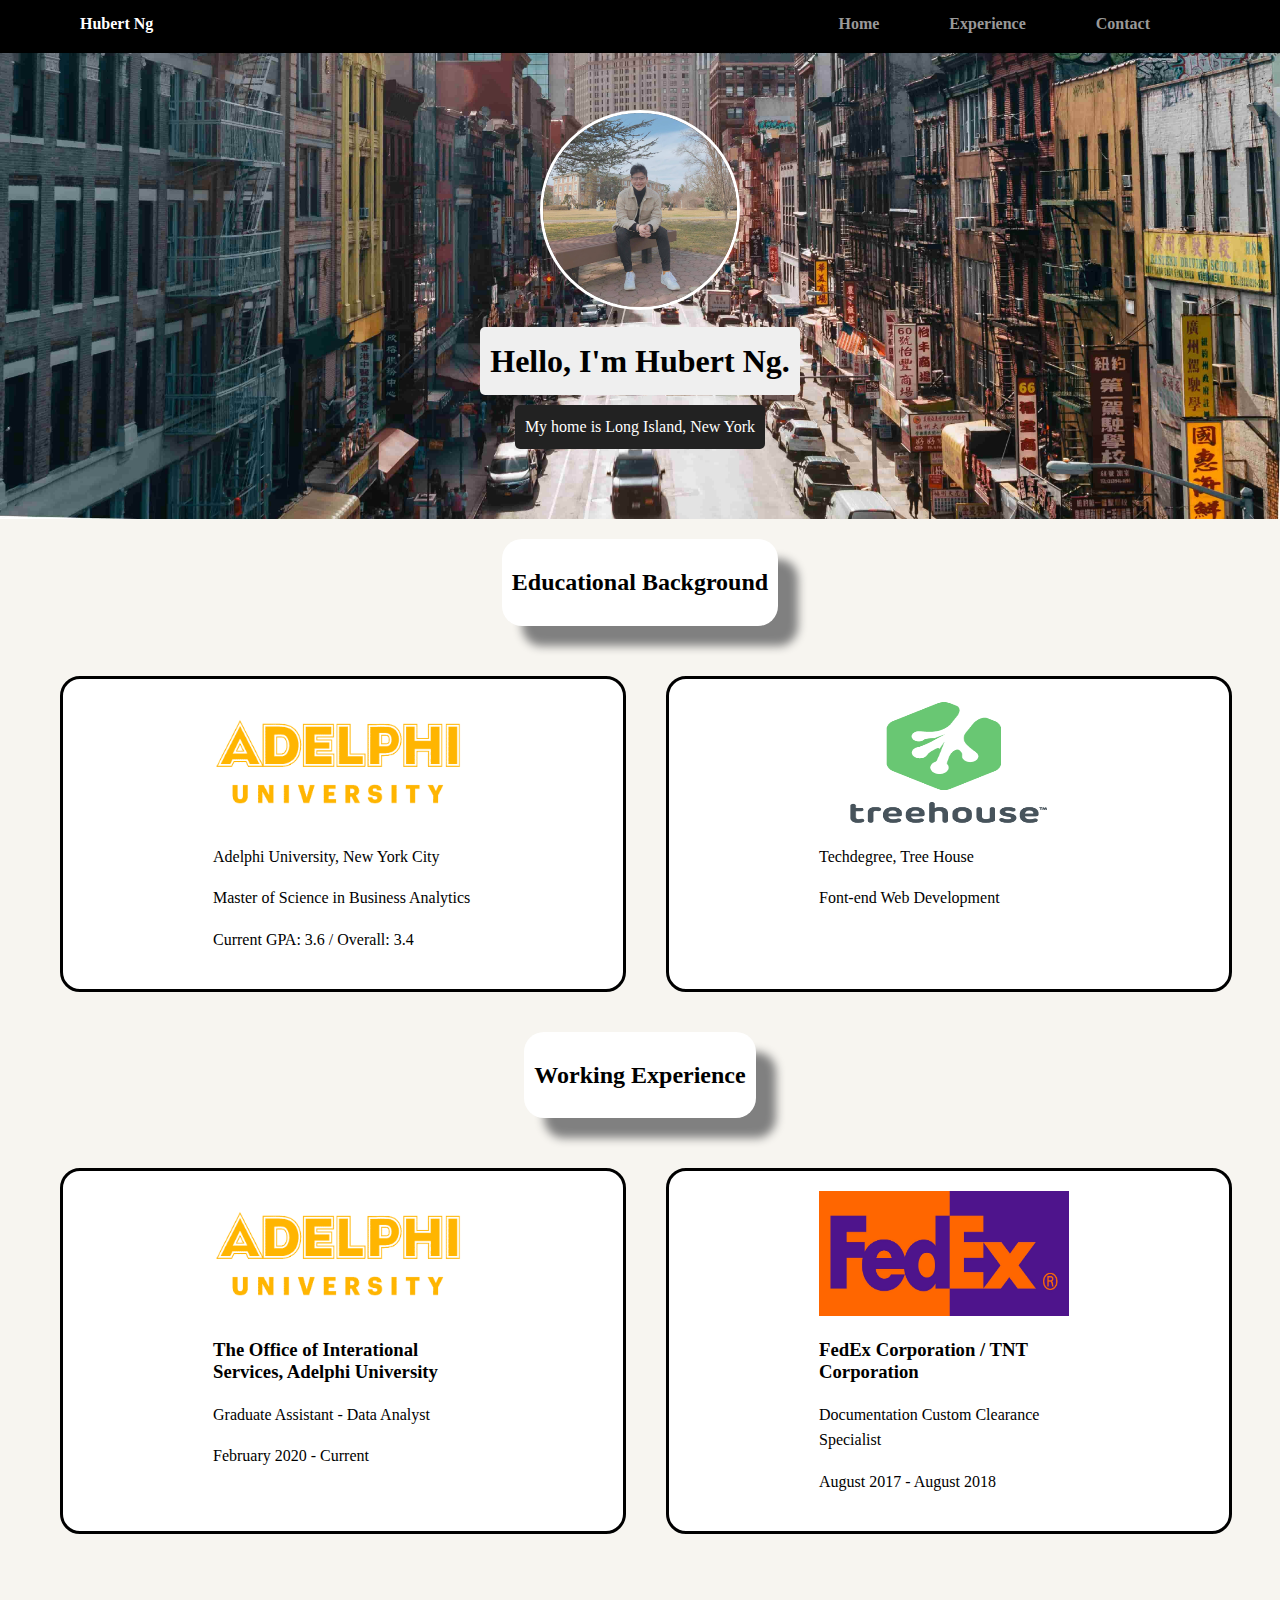
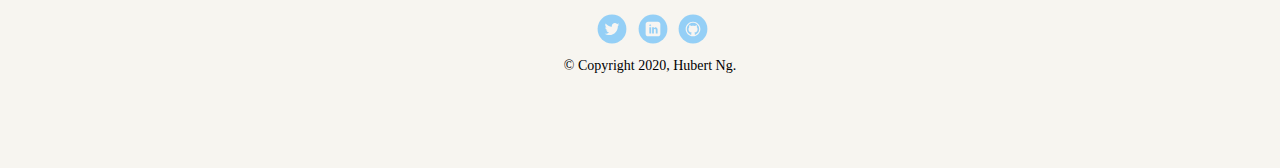
==== resume.html @ 5aa55cbd "Adding files" ====
<!DOCTYPE html>
<html lang="en">
<head>
    <meta charset="utf-8">
    <title>Huu Lam Nguyen Resume</title>
    <meta name="viewport" content="width=device-width, initial-scale=1.0">
    <link rel="stylesheet" href="style.css">
    <link href="https://fonts.googleapis.com/css?family=Muli%7CRoboto:400,300,500,700,900" rel="stylesheet">
</head>   
<body>
    <div class="nav-bar">
        <ul class="nav">
            <li class="name">Hubert Ng</li>
            <li><a href="index.html">Home</a></li>
            <li><a href="#">Experience</a></li>
            <li><a href="contact.html">Contact</a></li>
        </ul>
    </div>

    <header>
        <img src="image/profile.jpg" alt="Hubert Ng profile image" class="profile-image">
        <h1 class="my-name">Hello, I'm Hubert Ng.</h1>
        <p class="my-location">My home is Long Island, New York</p>
    </header>

    <article class="Educational-Background">
        <h2>Educational Background</h2>
    </article>
        
    <main class="flex">        
        <section class="education">            
            <img src="image/Adelphi-University-logo.png" alt="Adelphi Logo">
            <p>Adelphi University, New York City</p>
            <p>Master of Science in Business Analytics</p>
            <p>Current GPA: 3.6 / Overall: 3.4</p>
        </section>        
        
        <section class="education">            
            <img src="image/treehouse.png" alt="Treehouse Logo">
            <p>Techdegree, Tree House</p>
            <p>Font-end Web Development</p>            
        </section>
    </main>

    <article class="Educational-Background">
        <h2>Working Experience</h2>
    </article>

    <main class="flex">        
        <section class="education">            
            <img src="image/Adelphi-University-logo.png" alt="Adelphi Logo">
            <h3>The Office of Interational Services, Adelphi University</h3>
            <p>Graduate Assistant - Data Analyst</p>
            <p>February 2020 - Current</p>
        </section>        
        
        <section class="education">            
            <img src="image/fedexlogo.jpg" alt="FedEX Logo">
            <h3>FedEx Corporation / TNT Corporation</h3>
            <p>Documentation Custom Clearance Specialist</p>
            <p>August 2017 - August 2018</p>                    
        </section>
    </main> 

    <footer>
        <ul>
            <li><a href="https://twitter.com/NguyenHubert" target="_blank" class="social twitter">Twitter</a></li>
            <li><a href="https://www.linkedin.com/in/huu-lam-nguyen-ms-685b51182/" target="_blank" class="social linkedin">Linkedin</a></li>
            <li><a href="https://github.com/Huulamnguyen" target="_blank" class="social github">Github</a></li>
        </ul>
        <p class="copyright">&copy; Copyright 2020, Hubert Ng.</p>
    </footer>


</body>
</html>
---- style.css ----
* {
    box-sizing: border-box;
}

body {
    margin: 0;
    padding: 0;
    text-align: center;
    font-family: Georgia, 'Times New Roman', Times, serif;
    color: black;
    background: #f7f5f0;
}

/* Nav Bar*/
.nav-bar {
    width: 100%;
    background: black;
    min-height: 30px;
    padding: 10px;
    position: fixed;
    text-align: center;
}
.nav {
    display: flex;
    justify-content: space-around;
    font-weight: 700;
    list-style-type: none;
    margin: 0 auto;
    padding: 0;
}

.nav .name {
    display: block;
    margin-right: auto;
    color: white;
}

.nav li {
    padding: 5px 60px 10px 10px;    
}

.nav a {
    transition: all .10s;
    text-decoration: none;
    color: #999;
}

.nav a:hover {
    color: white;
}

/*Header*/
header {
    text-align: center;
    background: url("image/urban.jpg") no-repeat bottom center;
    background-size: cover;
    overflow: hidden;
    padding-top: 60px;
    padding-bottom: 60px;
}

header {
    line-height: 1.5;
}

header .profile-image {
    margin-top: 50px;
    width: 200px;
    height: 200px;
    border-radius: 50%;
    border: 3px solid white;
    transition: all .5s;
}

header .profile-image:hover {
    transform: scale(1.1) rotate(360deg);

}

header .my-name {
    color: black;
    background-color: #efefef;
    padding: 10px;
    border-radius: 5px;
    display: table;
    margin: 10px auto;
}

header .my-location{
    color: white;
    background-color: #222;
    padding: 10px;
    margin: 10px auto;
    display: table;
    border-radius: 5px;
}

/* Background Card and Goals Card */
.flex h2 {
    text-align: center;
}

.flex h2:hover{
    background-color: black;
    color: white;
    padding: 10px;
    margin: 10px auto;
    display: table;
    border-radius: 5px;
}
.card {
    margin: 10px;
    padding: 10px 20px 20px;
    max-width: 500px;
    text-align: left;
    background: rgb(255, 255, 255);
    box-shadow: 20px 20px 10px rgb(51, 50, 49);
    color: black;
    border: 3px solid black;    
    border-radius: 20px;
    transition: all .5s;
}

.card:hover {
    background-color: white;
    color: black;
    box-shadow: 20px 20px 10px rgb(255, 181, 0);
}

/*Resume Page*/
.Educational-Background {
    display: inline-block;
    margin: 20px 10px 10px 10px;
    padding: 10px;
    max-width: 500px;
    text-align: center;
    background: white;    
    color: black;    
    border-radius: 20px;
    box-shadow: 20px 20px 10px grey;
    transition: all .5s;
    font-family: 'Times New Roman';    
}

.education {
    margin: 20px;
    padding: 20px 150px 20px;    
    text-align: left;
    background: white;    
    color: black;
    border: 3px solid black;    
    border-radius: 20px;
    transition: all .5s;
    font-family: 'Times New Roman', Times, serif;
}

.education:hover {
    box-shadow: 20px 20px 10px black;
}

.education img {
    width: 250px;
    height: 125px;
    margin-right: 10px;
}

.education p{
    text-align: left;
}

.education h2 {
    font-family: Cambria, Cochin, Georgia, Times, 'Times New Roman', serif;
}

.contact {
    display: inline-block;
    margin: 10px;
    padding: 10px 20px 20px;
    background-color: white;
    border: 10px solid white;
    box-shadow: 20px 20px 10px rgb(87, 84, 84);
    border-radius: 20px;
    transition: all .5s;
}


.contact img {
    width: 200px;
    height: 200px;
    border-radius: 25px;
}

.contact img:hover{
    transform: scale(1.1) rotate(360deg);
}
 .contact a {
     text-decoration: none;
     font-weight: bold;
 }

/*Skills in second box of goal section*/
ul .skills {
    padding: 0;
    text-align: center;
}
.skills li {
    border-radius: 6px;
    display: inline-block;
    background: #ff9904;
    color: white;
    padding: 5px 10px;
    margin: 2px;
}

.skills li:nth-child(odd) {
    background: #0399ff;
}
 /*Footer*/
 footer {
     width: 100%;
     min-height: 30px;
     padding: 20px 0 40px 20px;
 }

 footer .copyright {
     top: -8px;
     font-size: 14px;
 }

 footer ul {
     list-style-type: none;
     margin: 0;
     padding: 0;
 }
 
 footer ul li {
     display: inline-block;
 }

 a.social {
     display: inline-block;
     text-indent: -9999px;
     margin-left: 5px;
     width: 30px;
     height: 30px;
     background-size: 30px 30px;
     opacity: .4;
     transition: all .5s;
 }

 a.twitter {
     background-image: url("image/twitter.svg");
 }
 a.linkedin {
     background-image: url("image/linkedin.svg");
 }
a.github {
    background-image: url("image/github.svg");
}

a.social:hover {
    opacity: 1;
}

.clearfix {
    clear: both;
}
/*-------------------Resume.html------------------------*/





/*For larger screen*/
@media screen and (min-width: 720px) {
  
    .flex {
        display: -ms-flexbox;      /* TWEENER - IE 10 */
        display: flex; 
        max-width: 1200px;
        -ms-flex-pack: distribute;
        justify-content: space-around;
        margin: 0 auto;
    }
  
    header {
      min-height: 470px;
    }
  
    .nav {
      max-width: 1200px;
      padding: 0 30px;
    }
  
  
    main {
      padding-top: 20px;
    }
  
    main p {
      line-height: 1.6em;
    }
  
    footer {
      font-size: 1.3em;
      max-width: 1200px;
      margin: 40px auto;
    }
  
  }
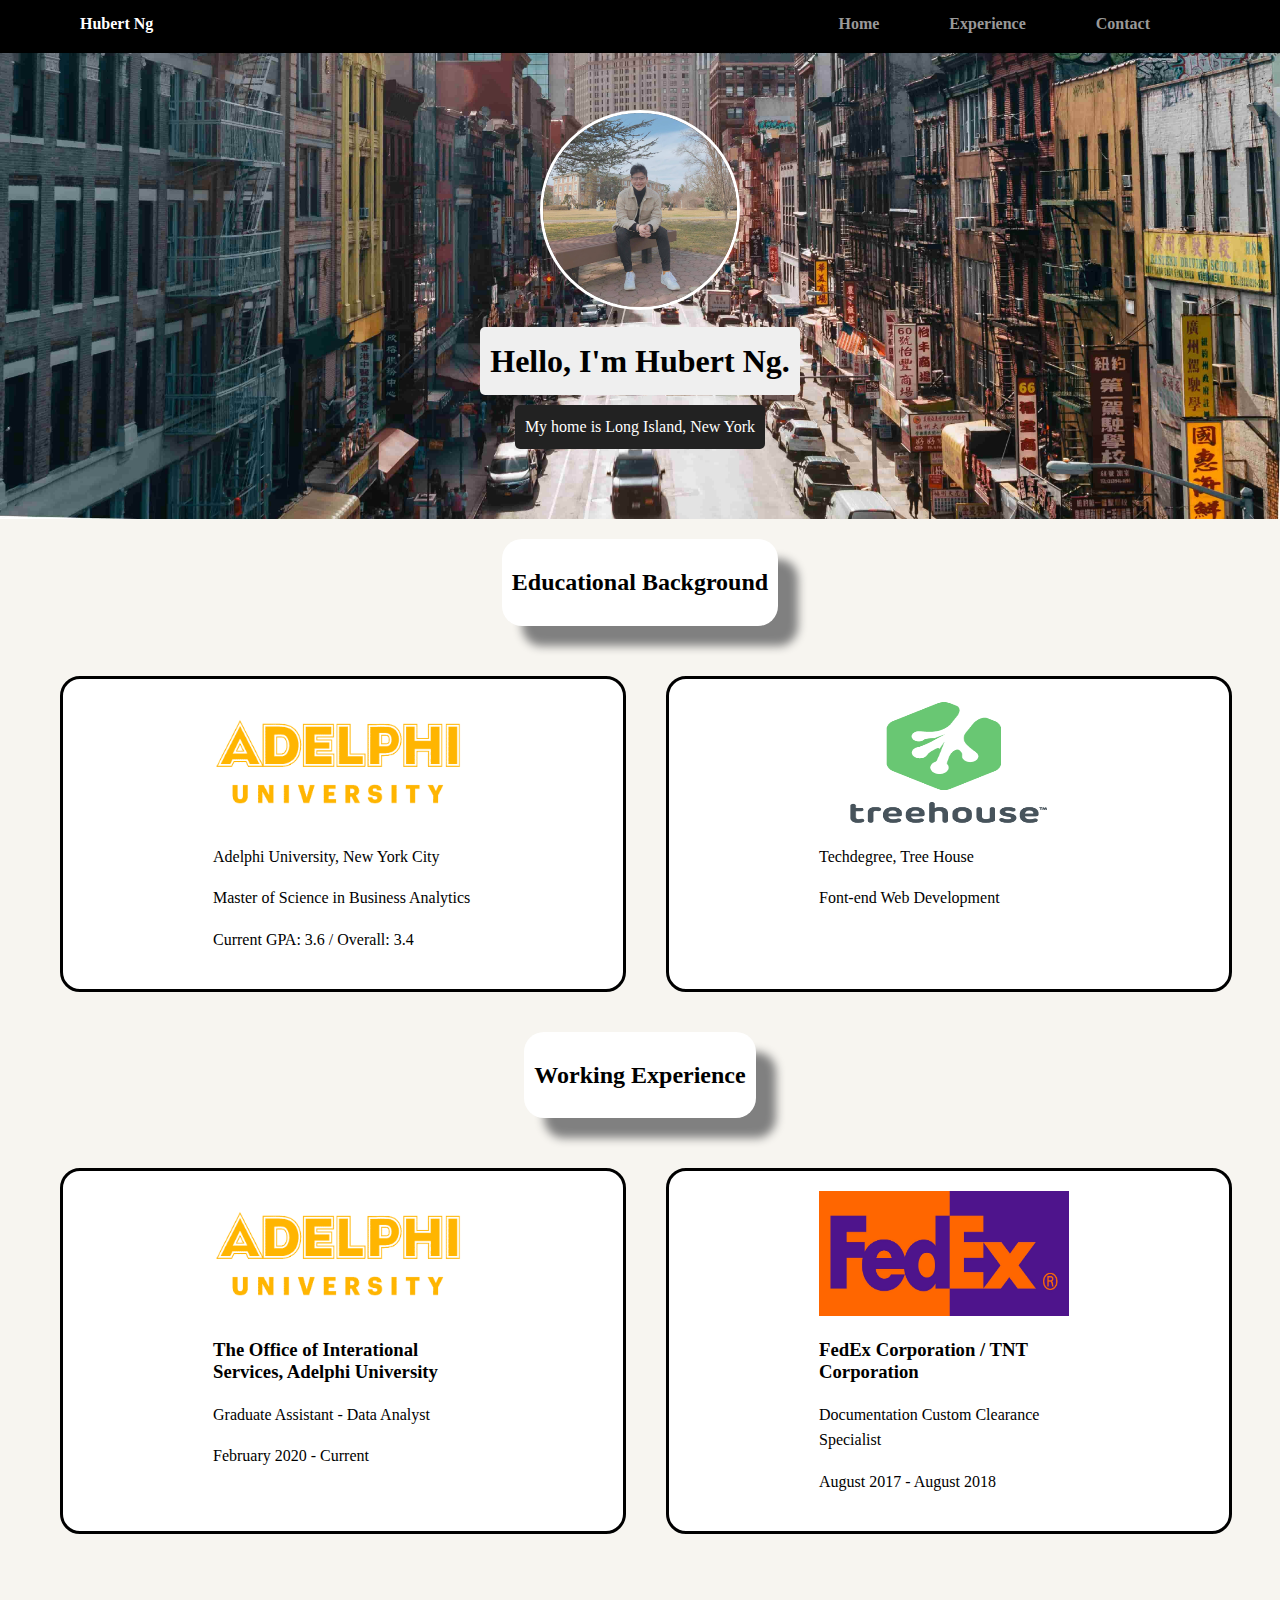
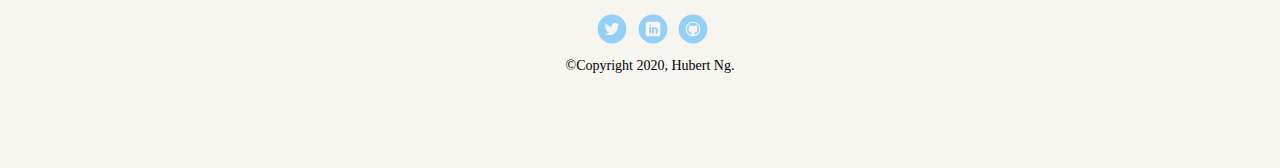
==== commit 797342b8: "Revise some information" ====
--- a/resume.html
+++ b/resume.html
@@ -68,9 +68,8 @@
             <li><a href="https://www.linkedin.com/in/huu-lam-nguyen-ms-685b51182/" target="_blank" class="social linkedin">Linkedin</a></li>
             <li><a href="https://github.com/Huulamnguyen" target="_blank" class="social github">Github</a></li>
         </ul>
-        <p class="copyright">&copy; Copyright 2020, Hubert Ng.</p>
+        <p class="copyright">&copy;Copyright 2020, Hubert Ng.</p>
     </footer>
-
 
 </body>
 </html>